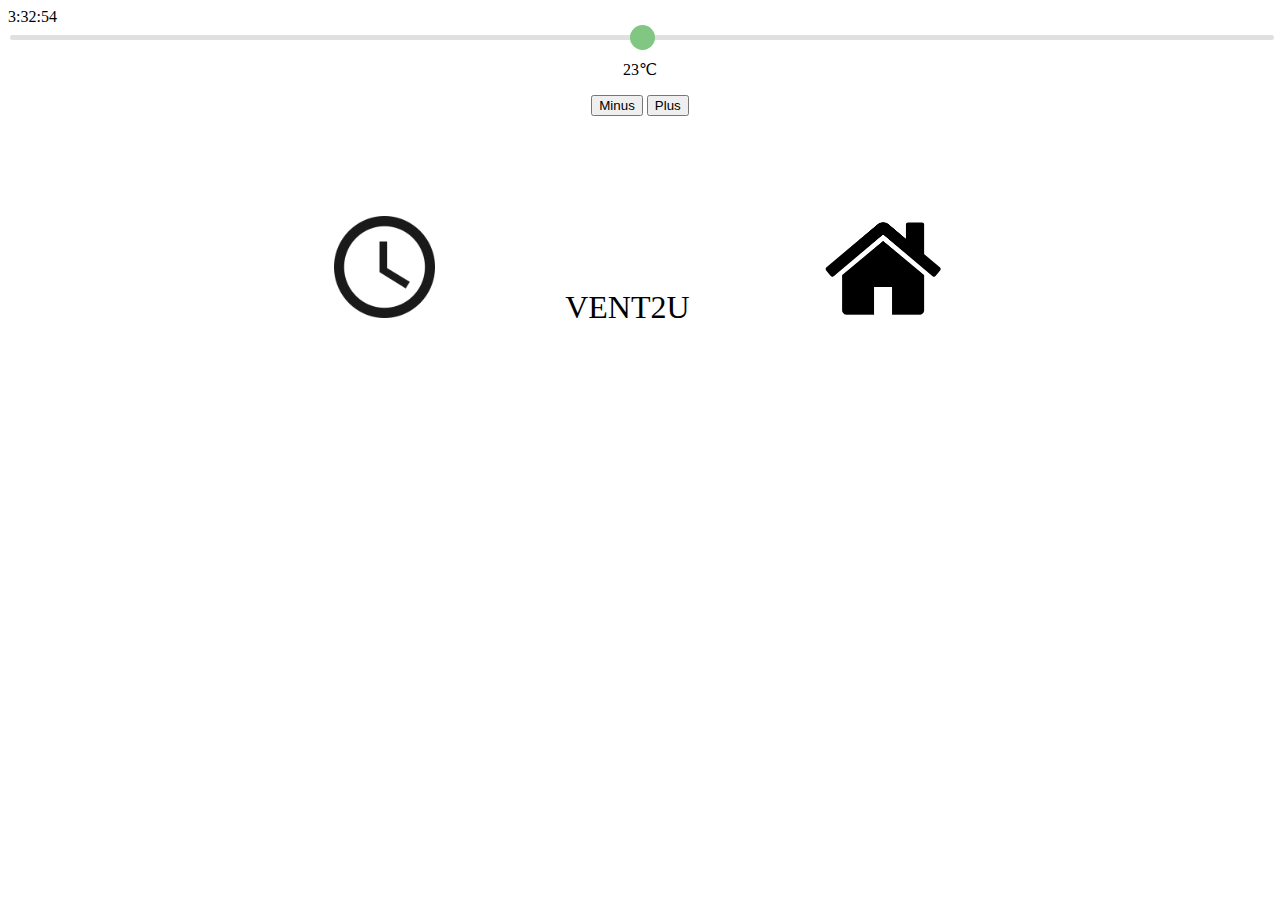
==== index.html @ de70e02a "Add files via upload" ====
<!doctype html>
<html>
<head>
	<meta charset="utf-8">
	<meta name="robots" content="noindex, nofollow">
	<meta name="viewport" content="width=device-width, initial-scale=1">
	<title>Vent 2 U</title>
	<link rel="stylesheet" href="style.css">
	
</head>	


	
		
<body onload="start()">
<div id="wrapper">
		<header>
			
			
		</header>		
		<main>
			
<section id="txt"></section>
<section class="slidecontainer">
<input type="range" min="18" max="28" value="23" class="slider" id="myRange">
	
	 <p id="demo" ></p>
	
	
			</section>
<section id="plusminuscontainer">
		<button onclick="minus()">Minus</button>
		 <button onclick="plus()">Plus</button>
		
			</section>
			
		</main>
		<footer>
			
	<nav>
		 
				<a href="EgetProgram.html"><img id="EgetProgram" src="images/clock.png" alt="Eget Program"></a>
				<a href="Vent2u.html" id="vent2u">VENT2U</a>
				<a href="Hjem.html"><img id="home" src="images/home.png" alt="Home"></a>
			
		</nav>	
			
		</footer>
		
	</div>
	
	<script src="skriptur.js">
	</script>
		
	<script src="slider.js">
		</script>
	
	
	
</body>
</html>
---- style.css ----
#wrapper{
	display:grid;
	grid-template-columns: repeat(4, 1fr);
}

header {
	grid-column: 1 / 5;
}
main {
	grid-column: 1 / 5;
	
}

footer {
	grid-column: 1 / 5;
	
}

nav {
	grid-column: 1 / 5;
	font-size: 1em;
	margin-top: 2%;
	margin-bottom: 0%;
	text-align: center;
	
}


.slidecontainer{
	width: 100%;
	grid-column: 1 / 5;
}

	.slider {
  -webkit-appearance: none; 
  appearance: none;
  width: 100%; 
  height: 5px;
  border-radius: 5px;
  background: #d3d3d3;
  outline: none; 
  opacity: 0.7;
  -webkit-transition: .2s; 
  transition: opacity .2s;
	}


.slider:hover {
  opacity: 1; 
}


.slider::-webkit-slider-thumb {
  -webkit-appearance: none; 
  appearance: none;
  width: 25px; 
  height: 25px;
	border-radius:25px;
  background: #4CAF50; 
  cursor: pointer; 
}

.slider::-moz-range-thumb {
  appearance: none;
  width: 25px;
  height: 25px; 
	border-radius:25px;
  background: #4CAF50; 
  cursor: pointer; 
	
}


#home {
	margin-top: 5%; 
	margin-left: 5%;
	margin-right: 5%;
	width: 10%
	
	
}

#EgetProgram{
	width: 8%;
	margin-left: 5%;
	margin-right: 5%;
}

#vent2u{
	text-decoration: none;
	color: black;
	font-size: 2em;
	margin-left: 5%;
	margin-right: 5%;
	
}

#demo {
	text-align:center;
}
#plusminuscontainer {
	text-align: center;
}
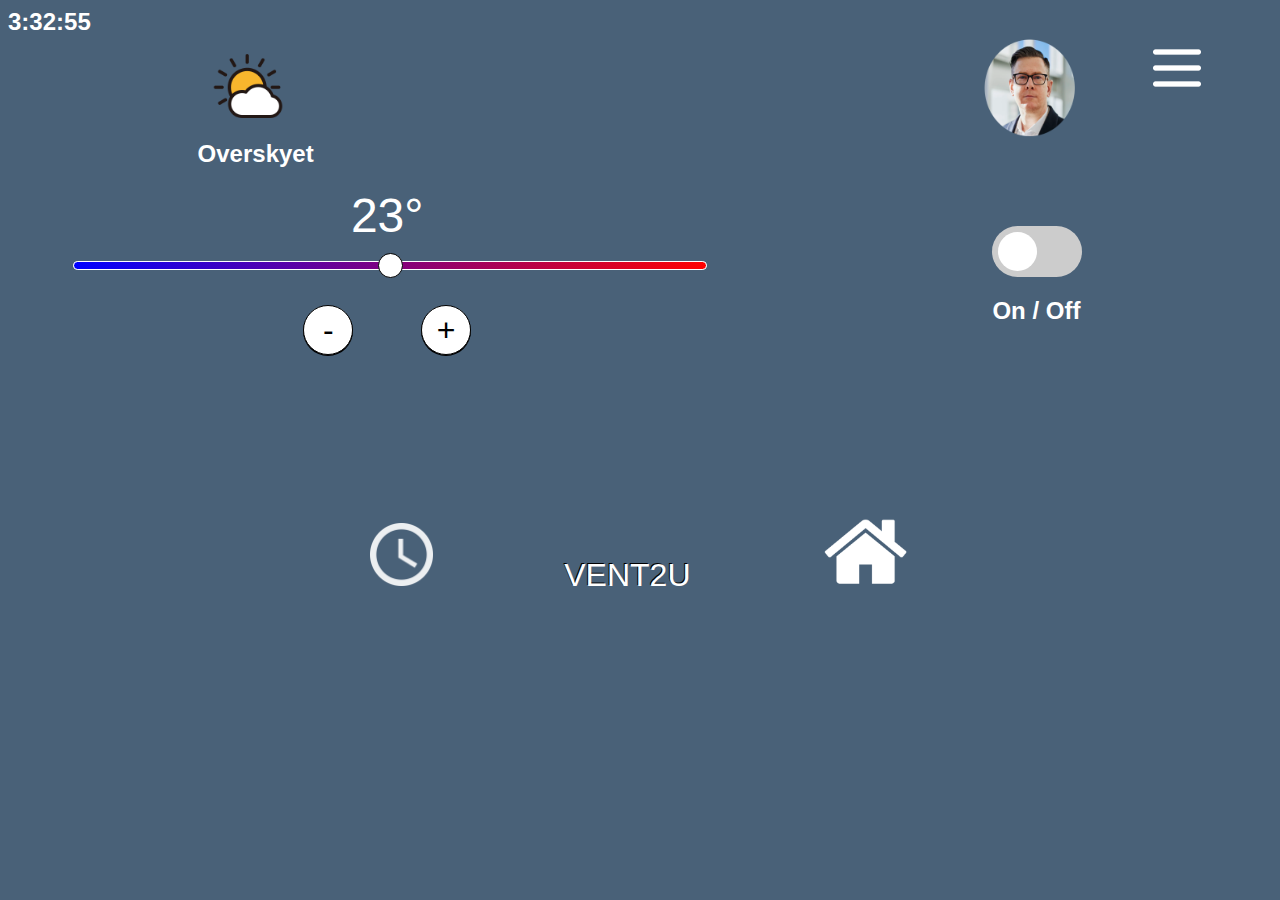
==== commit 7bbbe3bf: "Add files via upload" ====
--- a/index.html
+++ b/index.html
@@ -15,33 +15,55 @@
 <body onload="start()">
 <div id="wrapper">
 		<header>
-			
-			
+	<section id="txt"></section>		
+				
 		</header>		
 		<main>
 			
-<section id="txt"></section>
-<section class="slidecontainer">
-<input type="range" min="18" max="28" value="23" class="slider" id="myRange">
-	
-	 <p id="demo" ></p>
+
+<article id="vejrcontainer">
+<img id="burger" src="images/burger.png" onclick="openNav()" alt="burgermenu">
+<img id="vejr" src="images/vejr.png" alt="Overskyet">
+	<img class="colorChanger" src="images/portrait.png" alt="Kollegaer">
+	<h2 id="vejretnu">Overskyet</h2>
 	
 	
+	<section id="glidercontainer">
+	<label class="switch">
+  <input type="checkbox">
+  <span class="glider round"></span>
+</label>
+<h2> On / Off </h2>		
+	</section>
+		</article>	
+<section class="slidecontainer">
+	<p  id="demo" ></p>
+	
+<input type="range" min="18" max="28" value="23" class="slider" id="myRange">
+
+	
+	<button onclick="minus()" class="tempknap" id="koldere">-</button>
+		 <button onclick="plus()" class="tempknap" id="varmere">+</button>
 			</section>
-<section id="plusminuscontainer">
-		<button onclick="minus()">Minus</button>
-		 <button onclick="plus()">Plus</button>
-		
+
+			<section id="myNav" class="overlay">
+	<a href="javascript:void(0)" class="closebtn" onclick="closeNav()">&times;</a>
+	<section class="overlay-content">
+    <a href="Personligtprogram.html">Eget Program</a>
+    <a href="index.html">VENT2U</a>
+    <a href="index.html">Login</a>
+				</section>
 			</section>
+				
 			
 		</main>
 		<footer>
 			
 	<nav>
 		 
-				<a href="EgetProgram.html"><img id="EgetProgram" src="images/clock.png" alt="Eget Program"></a>
-				<a href="Vent2u.html" id="vent2u">VENT2U</a>
-				<a href="Hjem.html"><img id="home" src="images/home.png" alt="Home"></a>
+				<a href="Personligtprogram.html"><img id="EgetProgram" src="images/clock.png" alt="Eget Program"></a>
+				<a href="index.html" id="vent2u">VENT2U</a>
+				<a href="index.html"><img id="home" src="images/home.png" alt="Home"></a>
 			
 		</nav>	
 			
@@ -49,8 +71,6 @@
 		
 	</div>
 	
-	<script src="skriptur.js">
-	</script>
 		
 	<script src="slider.js">
 		</script>
--- a/style.css
+++ b/style.css
@@ -1,3 +1,5 @@
+
+/*@media only screen and (min-width: 600px){*/
 
 #wrapper{
 	display:grid;
@@ -10,6 +12,11 @@
 main {
 	grid-column: 1 / 5;
 	
+}
+body {
+	background-color: #496178;
+	font-family: Gotham, "Helvetica Neue", Helvetica, Arial, "sans-serif";
+	color: white;
 }
 
 footer {
@@ -27,28 +34,34 @@
 }
 
 
+#vejretnu
+{
+	margin-left: 15%;
+	margin-top: 0%;
+}
+
 .slidecontainer{
-	width: 100%;
-	grid-column: 1 / 5;
+	width: 50%;
+	margin-left: 5%;
+	padding-bottom: 5%;
+	float: left;
+	text-align: center;
+	
+	
 }
 
 	.slider {
   -webkit-appearance: none; 
   appearance: none;
   width: 100%; 
-  height: 5px;
+  height: 7px;
   border-radius: 5px;
-  background: #d3d3d3;
+  background-image: linear-gradient(to right, blue, red);
   outline: none; 
-  opacity: 0.7;
   -webkit-transition: .2s; 
   transition: opacity .2s;
+	border: 1px solid white;
 	}
-
-
-.slider:hover {
-  opacity: 1; 
-}
 
 
 .slider::-webkit-slider-thumb {
@@ -57,8 +70,9 @@
   width: 25px; 
   height: 25px;
 	border-radius:25px;
-  background: #4CAF50; 
+  background: white; 
   cursor: pointer; 
+  border: 1px solid black;
 }
 
 .slider::-moz-range-thumb {
@@ -66,30 +80,71 @@
   width: 25px;
   height: 25px; 
 	border-radius:25px;
-  background: #4CAF50; 
+   background: white; 
   cursor: pointer; 
-	
-}
-
-
+	border: 1px solid black;
+	
+}
+
+
+#vejr{
+	width:100px;
+	margin-left: 15%;
+}
+
+#demo {
+	font-size: 3em;
+}
+
+.tempknap{
+	width: 50px;
+	height: 50px;
+	border-radius: 50%;
+	font-size: 2em;
+	cursor: pointer;
+	border-style:none;
+	background-color: white;
+	border: 1px solid black;
+	margin-top: 5%;
+	box-shadow: 0px 1px;
+}
+
+#varmere {
+margin-left: 5%;
+}
+#koldere {
+	margin-right: 5%;
+}
+
+button:focus {
+	outline:0;
+	
+}
+
+button:hover{
+	
+	opacity: 0.7;
+}
 #home {
 	margin-top: 5%; 
 	margin-left: 5%;
 	margin-right: 5%;
-	width: 10%
+	width: 7%
 	
 	
 }
 
 #EgetProgram{
-	width: 8%;
+	margin-top: 5%;
+	width: 5%;
 	margin-left: 5%;
 	margin-right: 5%;
 }
 
 #vent2u{
 	text-decoration: none;
-	color: black;
+	color: white;
+	text-shadow: -1px -1px 0 black;
 	font-size: 2em;
 	margin-left: 5%;
 	margin-right: 5%;
@@ -98,7 +153,153 @@
 
 #demo {
 	text-align:center;
+	margin-top: 0;
+	margin-bottom: 2%;
 }
 #plusminuscontainer {
 	text-align: center;
 }
+
+#txt{
+	font-weight: bold;
+	font-size: 1.5em;
+}
+
+.overlay {
+  height: 100%;
+  width: 0;
+  position: fixed;
+  z-index: 1; 
+  left: 0;
+  top: 0;
+  background-color: rgb(0,0,0); 
+  background-color: rgba(0,0,0, 0.9);
+  overflow-x: hidden; /* Disable horizontal scroll */
+  transition: 0.5s; 
+}
+
+/* Position af elementerne */
+.overlay-content {
+  position: relative;
+  top: 25%; 
+  width: 100%; 
+  text-align: center; 
+  margin-top: 30px; 
+}
+
+/* Navigation links */
+.overlay a {
+  padding: 8px;
+  text-decoration: none;
+  font-size: 36px;
+  color: #f1f1f1;
+  display: block; 
+  transition: 0.3s; 
+}
+
+
+
+
+/* Close button*/
+.overlay .closebtn {
+  position: absolute;
+  top: 20px;
+  right: 45px;
+  font-size: 60px;
+}
+
+
+	
+#burger {
+float:right;
+margin-right: 5%;
+	}
+
+.colorChanger {
+	width: 8%;
+	float: right;
+	margin-right: 5%;
+}
+
+.bluecold{
+	background-color: blue;
+}
+
+.redwarm{
+	background-color: red;
+}
+
+/* The switch - the box around the slider */
+.switch {
+  position: relative;
+  display: inline-block;
+  width: 90px;
+  height: 51px;
+}
+
+/* Hide default HTML checkbox */
+.switch input {
+  opacity: 0;
+  width: 0;
+  height: 0;
+}
+
+/* The slider */
+.glider {
+  position: absolute;
+  cursor: pointer;
+  top: 0;
+  left: 0;
+  right: 0;
+  bottom: 0;
+  background-color: #ccc;
+  -webkit-transition: .4s;
+  transition: .4s;
+}
+
+.glider:before {
+  position: absolute;
+  content: "";
+  height: 39px;
+  width: 39px;
+  left: 6px;
+  bottom: 6px;
+  background-color: white;
+  -webkit-transition: .4s;
+  transition: .4s;
+}
+
+input:checked + .glider {
+  background-color: #45e760;
+}
+
+input:focus + .glider {
+  box-shadow: 0 0 1px #2196F3;
+}
+
+input:checked + .glider:before {
+  -webkit-transform: translateX(39px);
+  -ms-transform: translateX(39px);
+  transform: translateX(39px);
+}
+
+/* Rounded sliders */
+.glider.round {
+  border-radius: 51px;
+}
+
+.glider.round:before {
+  border-radius: 50%;
+}
+#glidercontainer {
+	float: right;
+	margin-right: 15%;
+	margin-top: 3%;
+	
+}
+
+	
+	
+	
+
+
